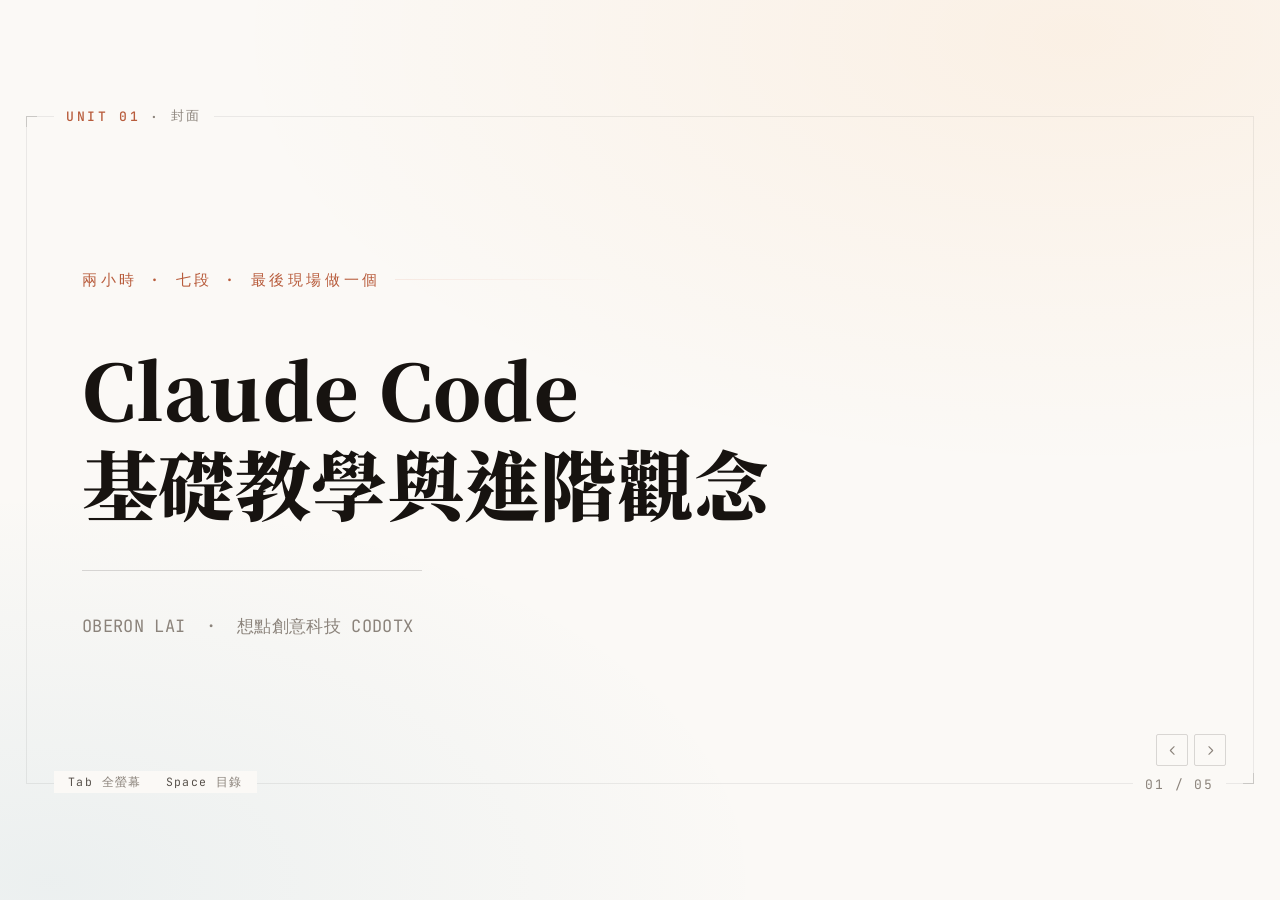
==== 01-checkup.html @ 9e855ba3 "feat(deck): Claude Code 基礎教學與進階觀念簡報 七個單元、49 張投影片，含目錄頁與共用簡報引擎。  Co-Authored-By: Claude Opus 5 (1M con" ====
<!doctype html>
<html lang="zh-Hant">
<head>
<meta charset="utf-8">
<meta name="viewport" content="width=device-width,initial-scale=1">
<title>UNIT 01 使用健檢｜Claude Code 基礎教學與進階觀念</title>
<link rel="stylesheet" href="assets/deck.css">
<style>
  .slide[data-sec="今天要走的路"] .steps .it{padding:12px 0;}
  .slide[data-sec="今天要走的路"] .steps .sb{margin-top:3px;}
</style>
</head>
<body data-unit="01" data-unit-name="使用健檢" data-prev="index.html" data-next="02-basics.html">
<div id="viewport"><div id="stage">


<!-- ── 封面 ───────────────────────────────── -->
<section class="slide" data-sec="封面">
  <div class="stack g24">
    <div class="kicker r">兩小時 · 七段 · 最後現場做一個</div>
    <h1 class="r mega" style="--d:.08s; font-size:76px; line-height:1.24">Claude Code<br>基礎教學與進階觀念</h1>
    <div class="rule short r" style="--d:.3s; margin:16px 0"></div>
    <div class="note r" style="--d:.36s">OBERON LAI &nbsp;·&nbsp; 想點創意科技 CODOTX</div>
  </div>
</section>


<!-- ── 今天要走的路 ───────────────────────── -->
<section class="slide top" data-sec="今天要走的路" style="padding-top:70px">
  <div class="kicker b r">兩小時，七段</div>
  <h1 class="r h1s" style="--d:.08s; font-size:38px; margin-bottom:16px">量完再分工，<br>最後現場動手做一個。</h1>
  <div class="cols c-2 r" style="--d:.18s; gap:0 48px">
    <div class="steps">
      <div class="it"><div class="no">01</div><div><div class="tx" style="font-size:24px">使用健檢</div><div class="sb" style="font-size:17px">哪些 skill 真的在跑</div></div></div>
      <div class="it b"><div class="no">02</div><div><div class="tx" style="font-size:24px">基本觀念與環境</div><div class="sb" style="font-size:17px">四層分工與存放位置</div></div></div>
      <div class="it"><div class="no">03</div><div><div class="tx" style="font-size:24px">Session 管理</div><div class="sb" style="font-size:17px">rewind、跨 session、context</div></div></div>
      <div class="it b"><div class="no">04</div><div><div class="tx" style="font-size:24px">Subagent 與 Hook</div><div class="sb" style="font-size:17px">省空間，以及擋得住的規則</div></div></div>
    </div>
    <div class="steps">
      <div class="it"><div class="no">05</div><div><div class="tx" style="font-size:24px">Skill 架構設計 <span class="hl">· 核心</span></div><div class="sb" style="font-size:17px">入口 → 執行者 → 資料</div></div></div>
      <div class="it b"><div class="no">06</div><div><div class="tx" style="font-size:24px">平行任務</div><div class="sb" style="font-size:17px">worktree、排程、workflow</div></div></div>
      <div class="it"><div class="no">07</div><div><div class="tx" style="font-size:24px">實作</div><div class="sb" style="font-size:17px">挑一項現場完成並驗證</div></div></div>
    </div>
  </div>
</section>




<!-- ── /skill-doctor ──────────────────────── -->
<section class="slide" data-sec="/skill-doctor">
  <div class="cols r" style="--d:.06s; grid-template-columns:1.32fr .68fr; gap:44px; align-items:center">
    <div class="shot">
      <img src="assets/shots/skill-doctor.png" alt="/skill-doctor 執行畫面">
      <div class="ph">
        <div class="box"></div>
        <div class="fn">assets/shots/skill-doctor.png</div>
        <div class="hint">SCREENSHOT PLACEHOLDER</div>
      </div>
    </div>
    <div class="stack g16">
      <div class="code dark" style="padding:14px 18px"><span class="k">/skill-doctor</span></div>
      <p class="body" style="font-size:21px">幫你把<b>每一個 skill</b> 攤開來看：<br>體積多大、被叫過幾次、上次什麼時候。</p>
      <p class="note">長期 0 次的，就是常駐成本卻沒回報。</p>
    </div>
  </div>
</section>


<!-- ── /context ───────────────────────────── -->
<section class="slide" data-sec="/context">
  <div class="cols r" style="--d:.06s; grid-template-columns:1.32fr .68fr; gap:44px; align-items:center">
    <div class="shot">
      <img src="assets/shots/context.png" alt="/context 執行畫面">
      <div class="ph">
        <div class="box"></div>
        <div class="fn">assets/shots/context.png</div>
        <div class="hint">SCREENSHOT PLACEHOLDER</div>
      </div>
    </div>
    <div class="stack g16">
      <div class="code dark" style="padding:14px 18px"><span class="k">/context</span></div>
      <p class="body" style="font-size:21px">看<b>這一次對話</b>的 context 被誰吃掉：<br>工具、MCP、skill、訊息各佔多少。</p>
      <p class="note">Skills 那一列是套過預算後的實際值，<br>不是原始大小。</p>
    </div>
  </div>
</section>


<!-- ── 換你跑一次 ─────────────────────────── -->
<section class="slide" data-sec="換你跑一次">
  <div class="kicker b r">現在打開你自己的 Claude Code</div>
  <h1 class="r h1s" style="--d:.08s; font-size:40px; margin-bottom:18px">兩行指令，<br>我陪你一起看。</h1>
  <div class="steps r" style="--d:.18s">
    <div class="it"><div class="no">1</div><div><div class="tx">打 <span class="hl">/skill-doctor</span></div><div class="sb">把畫面停著，先找出次數是 0 的那幾個</div></div></div>
    <div class="it b"><div class="no">2</div><div><div class="tx">打 <span class="hl b">/context</span></div><div class="sb">看總用量，以及 Skills 與 MCP 各佔多少</div></div></div>
    <div class="it"><div class="no">3</div><div><div class="tx">把兩個數字記下來</div><div class="sb">第七段改完，要拿這組數字對照</div></div></div>
  </div>
</section>




</div></div>
<script src="assets/deck.js"></script>
</body>
</html>
---- assets/deck.css ----
@import url("https://fonts.googleapis.com/css2?family=JetBrains+Mono:wght@400;500;700&family=Noto+Sans+TC:wght@300;400;500;700;900&family=Noto+Serif+TC:wght@600;700;900&display=swap");

/* ═══════════════════════════════════════════════
   從停權到 Discord — 0829 桃園小聚簡報樣式
   舞台固定 1280 × 720，由 deck.js 等比縮放
   淺色極簡：暖白底 + Blogger 橘 + WordPress 藍
   章節首頁（.slide.sec）整頁滿版色塊，與內容頁完全分開
   ═══════════════════════════════════════════════ */

:root{
  /* 紙面 */
  --paper:   #FBF9F6;
  --paper-2: #F3EFE9;
  --paper-3: #E7E0D6;

  /* 文字 */
  --ink:     #171310;   /* 主文 */
  --mute:    #56504A;   /* 次文 */
  --faint:   #8B837B;   /* 標註 */

  /* 兩個品牌色：Claude 珊瑚 × 板岩靛 */
  --blogger:      #D97757;
  --blogger-deep: #B85C3C;   /* 淺底上的文字用這支才夠對比 */
  --blogger-sk:   rgba(217,119,87,.13);
  --wp:           #4B5A83;
  --wp-deep:      #33406A;
  --wp-sk:        rgba(75,90,131,.13);

  --line:   rgba(23,19,16,.15);
  --line-2: rgba(23,19,16,.07);

  --serif: "Noto Serif TC", "Songti TC", serif;
  --sans:  "Noto Sans TC", -apple-system, "PingFang TC", sans-serif;
  --mono:  "JetBrains Mono", "SF Mono", ui-monospace, monospace;

  /* 字級（1280×720 舞台內的絕對值，一律偏大） */
  --fs-mega: 88px;
  --fs-h1:   64px;
  --fs-h2:   42px;
  --fs-lead: 29px;
  --fs-body: 24px;
  --fs-note: 17px;
  --fs-eye:  15px;
}

*{box-sizing:border-box;}
html,body{height:100%;}
body{
  margin:0;
  background:var(--paper);
  color:var(--ink);
  font-family:var(--sans);
  overflow:hidden;
  -webkit-font-smoothing:antialiased;
}

#viewport{
  position:fixed; inset:0; overflow:hidden;
  background:
    radial-gradient(110% 80% at 84% 4%, rgba(245,124,0,.07), transparent 60%),
    radial-gradient(90% 70% at 4% 98%, rgba(33,117,155,.07), transparent 62%),
    var(--paper);
}
#stage{
  position:absolute; top:0; left:0;
  width:1280px; height:720px;
  transform-origin:top left;
}
#stage.leaving{opacity:0; transition:opacity .26s ease;}

/* ── 儀表框 ───────────────────────────────── */
.hull{position:absolute; inset:26px; border:1px solid var(--line-2); pointer-events:none; z-index:40; transition:opacity .4s ease;}
.hull::before,.hull::after{content:""; position:absolute; width:10px; height:10px; border:1px solid var(--line);}
.hull::before{left:-1px; top:-1px; border-right:0; border-bottom:0;}
.hull::after{right:-1px; bottom:-1px; border-left:0; border-top:0;}

.eyebrow-slot{
  position:absolute; left:54px; top:17px; z-index:60;
  background:var(--paper); padding:0 12px;
  font-family:var(--mono); font-size:13px; font-weight:500;
  letter-spacing:.2em; text-transform:uppercase; color:var(--faint);
  display:flex; align-items:center; gap:10px; white-space:nowrap;
  transition:color .35s ease, background .35s ease;
}
.eyebrow-slot .u{color:var(--blogger-deep);}

#pageno{
  position:absolute; right:54px; bottom:17px; z-index:60;
  background:var(--paper); padding:0 12px;
  font-family:var(--mono); font-size:13px; letter-spacing:.14em; color:var(--faint);
  font-variant-numeric:tabular-nums;
  transition:color .35s ease, background .35s ease;
}
#railwrap{position:absolute; left:26px; right:26px; bottom:26px; height:2px; z-index:59;}
#rail{height:2px; width:0; background:linear-gradient(90deg,var(--blogger),var(--wp));
  transition:width .5s cubic-bezier(.2,.7,.3,1);}

#nav{position:absolute; right:54px; bottom:44px; z-index:60; display:flex; gap:6px;}
#nav button{
  width:32px;height:32px; background:transparent; border:1px solid var(--line);
  color:var(--faint); border-radius:2px; cursor:pointer; display:grid; place-items:center; transition:.2s;
}
#nav button:hover{color:var(--blogger-deep); border-color:var(--blogger);}
#nav button:focus-visible{outline:2px solid var(--blogger); outline-offset:2px;}
#nav svg{width:13px;height:13px;stroke:currentColor;fill:none;stroke-width:2;stroke-linecap:round;stroke-linejoin:round;}

#help{
  position:absolute; left:54px; bottom:17px; z-index:60; background:var(--paper); padding:0 12px;
  font-family:var(--mono); font-size:11.5px; letter-spacing:.12em; color:var(--faint);
  display:flex; align-items:center; gap:20px;
  transition:color .35s ease, background .35s ease;
}
#help button{
  font:inherit; letter-spacing:inherit; color:inherit;
  background:transparent; border:0; padding:3px 2px; margin:0;
  cursor:pointer; white-space:nowrap; transition:color .18s ease;
}
#help button:hover{color:var(--blogger-deep);}
#help kbd{color:var(--mute); font-family:var(--mono);}
#help button:focus-visible{outline:1px solid var(--blogger); outline-offset:3px;}

/* 章節首頁時，整套儀表框退到滿版色塊上，改成淺色 */
#stage:has(.slide.sec.in) .hull{opacity:0;}
#stage:has(.slide.sec.in) .eyebrow-slot,
#stage:has(.slide.sec.in) #pageno,
#stage:has(.slide.sec.in) #help{background:transparent; color:rgba(255,255,255,.62);}
#stage:has(.slide.sec.in) .eyebrow-slot .u,
#stage:has(.slide.sec.in) #help kbd{color:rgba(255,255,255,.86);}
#stage:has(.slide.sec.in) #nav button{border-color:rgba(255,255,255,.3); color:rgba(255,255,255,.7);}
#stage:has(.slide.sec.in) #rail{background:rgba(255,255,255,.85);}
/* 章節首頁沒有 .hull 可以讓 #help／#pageno 用紙色底挖缺口，
   進度條會直接橫穿文字，所以跟著外框一起淡出。 */
#railwrap{transition:opacity .4s ease;}
#stage:has(.slide.sec.in) #railwrap{opacity:0;}

/* ── 投影片 ────────────────────────────────── */
.slide{
  position:absolute; inset:0; padding:96px 82px 84px;
  display:flex; flex-direction:column; justify-content:center;
}
.slide[hidden]{display:none;}
.slide.top{justify-content:flex-start;}

/* 進場：淡入 + 微上移，用 --d 排序 */
.r{
  opacity:0; transform:translateY(20px);
  transition:opacity .5s ease, transform .55s cubic-bezier(.2,.72,.3,1);
  transition-delay:var(--d,0s);
}
.slide.in .r{opacity:1; transform:none;}
.slide.out .r{opacity:0; transform:translateY(-10px); transition-duration:.2s; transition-delay:0s;}

.step{opacity:0; transform:translateY(14px);
  transition:opacity .45s ease, transform .45s cubic-bezier(.2,.72,.3,1);}
.step.on{opacity:1; transform:none;}

@media (prefers-reduced-motion:reduce){
  .r,.step,#stage.leaving,.slide.sec::before{transition-duration:.01ms !important; transform:none !important;}
}

/* ── 章節首頁：滿版色塊，由下往上刷過來 ──────── */
.slide.sec{--secbg:var(--blogger); color:#fff; justify-content:flex-end; padding:96px 82px 110px;}
.slide.sec::before{
  content:""; position:absolute; inset:0; background:var(--secbg);
  transform:scaleY(0); transform-origin:bottom;
  transition:transform .55s cubic-bezier(.7,0,.2,1);
  z-index:0;
}
.slide.sec.in::before{transform:none;}
.slide.sec > *{position:relative; z-index:1;}
.slide.sec h1{color:#fff;}
.slide.sec .lead{color:rgba(255,255,255,.82); max-width:36ch;}
.slide.sec .kicker{color:rgba(255,255,255,.72);}
.slide.sec .kicker::after{background:linear-gradient(90deg,rgba(255,255,255,.45),transparent);}
.slide.sec .secno{
  font-family:var(--mono); font-size:22px; font-weight:500; letter-spacing:.34em;
  color:rgba(255,255,255,.62); margin-bottom:26px;
}
.sec.o{--secbg:var(--blogger);}
.sec.b{--secbg:var(--wp);}
.sec.k{--secbg:#171310;}
.sec.od{--secbg:var(--blogger-deep);}
.sec.bd{--secbg:var(--wp-deep);}

/* 章節首頁角落的巨大數字浮水印 */
.slide.sec .ghostno{
  position:absolute; right:64px; bottom:32px; z-index:0;
  font-family:var(--mono); font-weight:700; font-size:280px; line-height:.8;
  color:rgba(255,255,255,.10); letter-spacing:-.04em; pointer-events:none;
}

/* ── 排版 ─────────────────────────────────── */
h1,h2,h3{margin:0; font-family:var(--serif); font-weight:900; text-wrap:balance; letter-spacing:.005em;}
h1{font-size:var(--fs-h1); line-height:1.26;}
h2{font-size:var(--fs-h2); line-height:1.34;}
p{margin:0; line-height:1.8;}

.mega{font-size:var(--fs-mega); line-height:1.16;}
.h1s{font-size:52px; line-height:1.28;}

.kicker{
  font-family:var(--mono); font-size:var(--fs-eye); font-weight:500;
  letter-spacing:.24em; color:var(--blogger-deep);
  display:flex; align-items:center; gap:14px; margin-bottom:28px;
}
.kicker::after{content:""; height:1px; flex:1; background:linear-gradient(90deg,var(--blogger-sk),transparent); max-width:220px;}
.kicker.b{color:var(--wp-deep);}
.kicker.b::after{background:linear-gradient(90deg,var(--wp-sk),transparent);}

.lead{font-size:var(--fs-lead); line-height:1.8; color:var(--mute); font-weight:300; max-width:30ch;}
.lead.wide{max-width:42ch;}
.lead b{color:var(--ink); font-weight:500;}
.body{font-size:var(--fs-body); line-height:1.85; color:var(--mute); font-weight:300;}
.body b{color:var(--ink); font-weight:500;}
.note{font-family:var(--mono); font-size:var(--fs-note); color:var(--faint); letter-spacing:.02em; line-height:1.8;}
.hl{color:var(--blogger-deep);}
.hl.b{color:var(--wp-deep);}
.rule{height:1px; background:var(--line); margin:28px 0;}
.rule.short{max-width:340px;}

.cols{display:grid; gap:40px;}
.c-2{grid-template-columns:1fr 1fr;}
.c-3{grid-template-columns:repeat(3,minmax(0,1fr));}
.c-side{grid-template-columns:300px 1fr; gap:56px;}
.c-wide{grid-template-columns:1.02fr .98fr; gap:52px;}
.c-media{grid-template-columns:1.1fr .9fr; gap:48px;}

.stack{display:flex; flex-direction:column;}
.g8{gap:8px;} .g12{gap:12px;} .g16{gap:16px;} .g20{gap:20px;}
.g24{gap:24px;} .g30{gap:30px;} .g40{gap:40px;}

/* 大序號 */
.bignum{
  font-family:var(--mono); font-size:120px; font-weight:700; line-height:1;
  color:var(--blogger); letter-spacing:-.03em;
}
.bignum.b{color:var(--wp);}
.bignum.ghost{color:var(--paper-3);}

/* 卡片 */
.card{
  background:#fff; border:1px solid var(--line-2);
  border-radius:4px; padding:30px 30px 32px;
  display:flex; flex-direction:column; gap:14px;
  box-shadow:0 2px 0 rgba(23,19,16,.03);
}
.card .idx{font-family:var(--mono); font-size:13px; letter-spacing:.18em; color:var(--blogger-deep);}
.card.b .idx{color:var(--wp-deep);}
.card h3{font-size:27px; font-family:var(--sans); font-weight:700;}
.card p{font-size:19px; color:var(--mute); line-height:1.8; font-weight:300;}

/* 大數字 */
.stats{display:grid; grid-template-columns:repeat(3,1fr); gap:0;}
.stats > div{padding:8px 30px; border-left:1px solid var(--line-2);}
.stats > div:first-child{border-left:0; padding-left:0;}
.stats .n{font-family:var(--mono); font-size:80px; font-weight:700; line-height:1.1; letter-spacing:-.03em; color:var(--blogger);}
.stats .n.b{color:var(--wp);} .stats .n.dead{color:var(--paper-3);}
.stats .u{font-size:20px; color:var(--mute); margin-top:12px; font-weight:300;}

/* 三欄比較 */
.tri{display:grid; grid-template-columns:repeat(3,1fr); border:1px solid var(--line-2); background:#fff;}
.tri > div{padding:32px 28px; border-left:1px solid var(--line-2); display:flex; flex-direction:column; gap:16px;}
.tri > div:first-child{border-left:0;}
.tri .ico{width:44px;height:44px; display:grid; place-items:center; border:1px solid var(--wp); border-radius:5px;}
.tri .ico svg{width:22px;height:22px;stroke:var(--wp); fill:none; stroke-width:1.6; stroke-linecap:round; stroke-linejoin:round;}
.tri h3{font-family:var(--sans); font-size:23px; font-weight:700; color:var(--ink);}
.tri p{font-size:18px; color:var(--mute); line-height:1.8; font-weight:300;}

/* ── Gmail 收件匣模擬 ───────────────────────── */
.gmail{
  background:#fff; border:1px solid var(--line-2); border-radius:10px;
  box-shadow:0 24px 60px -34px rgba(23,19,16,.45); overflow:hidden;
  font-family:var(--sans);
}
.gm-head{padding:26px 34px 20px; display:flex; align-items:flex-start; gap:18px;}
.gm-subj{font-size:36px; font-weight:500; line-height:1.35; color:var(--ink); letter-spacing:.005em;}
.gm-tag{
  flex:0 0 auto; margin-top:10px; font-size:17px; color:var(--mute);
  background:var(--paper-2); border-radius:4px; padding:4px 12px; white-space:nowrap;
}
.gm-from{display:flex; align-items:center; gap:18px; padding:0 34px 22px;}
.gm-av{width:56px;height:56px;border-radius:50%; background:var(--paper-3); flex:0 0 auto;
  display:grid; place-items:center;}
.gm-av svg{width:34px;height:34px;fill:#fff;}
.gm-who{font-size:23px; font-weight:700;}
.gm-who span{font-weight:400; color:var(--mute);}
.gm-to{font-size:19px; color:var(--faint); margin-top:4px;}
.gm-time{margin-left:auto; font-size:19px; color:var(--faint); white-space:nowrap;}
.gm-body{padding:6px 34px 34px; font-size:23px; line-height:1.95; color:var(--ink); font-weight:300;
  display:flex; flex-direction:column; gap:20px; border-top:1px solid var(--line-2); padding-top:26px;}
.gm-body a, .gm-link{color:#1a73e8; text-decoration:underline; text-underline-offset:3px; border:0; word-break:break-all;}
.gm-body b{font-weight:700;}
.gm-body .mark{background:var(--blogger-sk); box-shadow:0 0 0 4px var(--blogger-sk); border-radius:2px;}

/* ── 截圖佔位框 ─────────────────────────────── */
.shot{position:relative; width:100%; background:var(--paper-2);
  border:1px solid var(--line-2); border-radius:8px; overflow:hidden; aspect-ratio:16/10;}
.shot img{position:absolute; inset:0; width:100%; height:100%; object-fit:cover; object-position:top center; z-index:2; display:block;}
.shot img.dead{display:none;}
.shot .ph{position:absolute; inset:0; z-index:1; display:flex; flex-direction:column;
  align-items:center; justify-content:center; gap:14px; text-align:center; padding:20px;
  background:repeating-linear-gradient(135deg, rgba(23,19,16,.028) 0 12px, transparent 12px 24px);}
.shot .ph .fn{font-family:var(--mono); font-size:15px; color:var(--mute); letter-spacing:.04em;}
.shot .ph .hint{font-family:var(--mono); font-size:12.5px; color:var(--faint); letter-spacing:.14em;}
.shot .ph .box{width:52px;height:52px;border:1.5px dashed var(--blogger); border-radius:6px;}
.shot.tall{aspect-ratio:4/3;}

/* ── 版型縮圖（wireframe） ──────────────────── */
.wires{display:grid; grid-template-columns:repeat(4,1fr); gap:22px;}
.wire{background:#fff; border:1px solid var(--line-2); border-radius:5px; padding:14px; aspect-ratio:3/4;
  display:flex; flex-direction:column; gap:8px;}
.wire i{display:block; background:var(--paper-3); border-radius:2px;}
.wire i.hd{height:14px; background:var(--blogger); opacity:.75;}
.wire i.t{height:9px;} .wire i.s{height:6px; width:70%;}
.wire i.blk{flex:1; background:var(--paper-2);}
.wirecap{font-family:var(--mono); font-size:15px; color:var(--mute); text-align:center; margin-top:12px; letter-spacing:.06em;}

/* ── 流程圖 ─────────────────────────────────── */
.pipe{display:flex; align-items:stretch; gap:0; width:100%;}
.pipe .node{
  flex:1; background:#fff; border:1px solid var(--line-2); border-radius:5px;
  padding:22px 18px; display:flex; flex-direction:column; gap:10px; align-items:center; text-align:center;
}
.pipe .node .t{font-size:21px; font-weight:700; line-height:1.4;}
.pipe .node .s{font-family:var(--mono); font-size:14px; color:var(--faint); letter-spacing:.04em;}
.pipe .node.o{border-top:3px solid var(--blogger);}
.pipe .node.b{border-top:3px solid var(--wp);}
.pipe .arw{flex:0 0 46px; display:grid; place-items:center; color:var(--paper-3);}
.pipe .arw svg{width:24px;height:24px;stroke:currentColor;fill:none;stroke-width:2;stroke-linecap:round;stroke-linejoin:round;}

/* 直式步驟 */
.steps{display:flex; flex-direction:column; gap:0;}
.steps .it{display:flex; gap:26px; align-items:flex-start; padding:18px 0; border-bottom:1px solid var(--line-2);}
.steps .it:last-child{border-bottom:0;}
.steps .no{font-family:var(--mono); font-size:19px; font-weight:700; color:var(--blogger-deep); flex:0 0 42px; padding-top:6px;}
.steps .it.b .no{color:var(--wp-deep);}
.steps .tx{font-size:28px; font-weight:500; line-height:1.5;}
.steps .sb{font-size:19px; color:var(--mute); font-weight:300; margin-top:6px; line-height:1.7;}

/* ── 程式碼／終端機 ─────────────────────────── */
.code{background:#fff; border:1px solid var(--line-2); border-radius:4px;
  font-family:var(--mono); font-size:19px; line-height:2; padding:22px 26px; color:var(--mute);}
.code .k{color:var(--blogger-deep);} .code .w{color:var(--ink);} .code .c{color:var(--faint);}
.code .b{color:var(--wp-deep);}
.code.dark{background:#171310; border-color:#171310; color:#CFC7BE;}
.code.dark .k{color:#FFAF57;} .code.dark .w{color:#fff;} .code.dark .c{color:#8B837B;}

.term{background:#141010; border:1px solid #141010; border-radius:8px;
  font-family:var(--mono); font-size:20px; line-height:1.95;
  padding:26px 30px; overflow:hidden; display:flex; flex-direction:column;
  box-shadow:0 20px 50px -34px rgba(23,19,16,.6);}
.term .l{opacity:0; transform:translateY(6px); transition:.32s; white-space:pre-wrap; color:#CFC7BE;}
.term .l.on{opacity:1; transform:none;}
.term .p{color:#FFAF57;}
.term .tool{color:#9A928A;}
.term .tool b{color:#F2EEE9; font-weight:400;}
.term .cmt{color:#7E766E;}
.term .ok{color:#6FBF8B;}
.term .link{color:#6FAEDA; text-decoration:underline; text-underline-offset:4px;}

/* ── Discord 模擬 ───────────────────────────── */
.dc{background:#313338; border-radius:10px; overflow:hidden; display:flex;
  box-shadow:0 24px 60px -34px rgba(23,19,16,.55); height:100%;}
.dc-side{width:210px; background:#2B2D31; padding:16px 10px; display:flex; flex-direction:column; gap:4px; flex:0 0 auto;}
.dc-srv{color:#F2F3F5; font-size:17px; font-weight:700; padding:4px 8px 14px; border-bottom:1px solid rgba(255,255,255,.06); margin-bottom:8px;}
.dc-ch{display:flex; align-items:center; gap:8px; padding:8px 10px; border-radius:5px;
  color:#949BA4; font-size:16px;}
.dc-ch b{color:#6D7580; font-weight:400;}
.dc-ch.act{background:#404249; color:#F2F3F5;}
.dc-ch.act b{color:#F2F3F5;}
.dc-ch .mcp{margin-left:auto; font-family:var(--mono); font-size:10px; letter-spacing:.1em;
  color:#0B1114; background:#5AC08C; border-radius:3px; padding:2px 6px;}
.dc-main{flex:1; display:flex; flex-direction:column; min-width:0;}
.dc-top{padding:14px 22px; border-bottom:1px solid rgba(255,255,255,.06); color:#F2F3F5; font-size:17px; font-weight:700;}
.dc-body{flex:1; padding:20px 22px; display:flex; flex-direction:column; gap:18px; min-height:0;}
.dc-msg{display:flex; gap:14px;}
.dc-msg .av{width:40px;height:40px;border-radius:50%;flex:0 0 auto; display:grid; place-items:center;
  font-family:var(--mono); font-size:15px; font-weight:700; color:#fff;}
.dc-msg.me .av{background:var(--wp);}
.dc-msg.bot .av{background:var(--blogger);color:#241200;}
.dc-msg .nm{color:#F2F3F5; font-size:17px; font-weight:700; display:flex; align-items:center; gap:8px;}
.dc-msg .nm .bt{font-family:var(--mono); font-size:10px; letter-spacing:.08em; background:#5865F2; color:#fff; border-radius:3px; padding:2px 5px;}
.dc-msg .tx{color:#DBDEE1; font-size:20px; line-height:1.65; margin-top:5px; font-weight:300;}
.dc-msg .tx code{font-family:var(--mono); font-size:17px; background:#232428; color:#FFAF57; padding:2px 7px; border-radius:3px;}
.dc-msg .tx .ok{color:#5AC08C;}

/* ── 瀏覽器視窗外框 ─────────────────────────── */
.win{background:#fff; border:1px solid var(--line-2); border-radius:9px; overflow:hidden;
  box-shadow:0 22px 56px -34px rgba(23,19,16,.45);}
.win-bar{display:flex; align-items:center; gap:8px; padding:12px 16px; background:var(--paper-2); border-bottom:1px solid var(--line-2);}
.win-bar i{width:10px;height:10px;border-radius:50%;background:var(--paper-3);}
.win-bar .url{margin-left:12px; font-family:var(--mono); font-size:14px; color:var(--faint);
  background:#fff; border:1px solid var(--line-2); border-radius:20px; padding:5px 16px; flex:1;
  white-space:nowrap; overflow:hidden; text-overflow:ellipsis;}
.win-body{padding:44px 34px; display:grid; place-items:center; gap:20px; text-align:center;}

/* ── 標籤 ───────────────────────────────────── */
.tag{display:inline-flex; align-items:center; gap:8px; font-family:var(--mono); font-size:15px;
  letter-spacing:.08em; border:1px solid var(--line); border-radius:3px; padding:7px 14px; color:var(--mute);}
.tag.o{border-color:var(--blogger); color:var(--blogger-deep); background:var(--blogger-sk);}
.tag.b{border-color:var(--wp); color:var(--wp-deep); background:var(--wp-sk);}
.quote{border-left:3px solid var(--blogger); background:var(--blogger-sk);
  padding:22px 28px; border-radius:0 4px 4px 0;}
.quote.b{border-left-color:var(--wp); background:var(--wp-sk);}
.quote p{font-size:28px; line-height:1.7;}

/* ── 目錄頁 ───────────────────────────────── */
.toc{display:grid; grid-auto-flow:column; grid-template-columns:1fr 1fr;
  grid-template-rows:repeat(5, auto); gap:0 56px;}
.toc a{display:flex; align-items:baseline; gap:18px; padding:13px 10px;
  border-bottom:1px solid var(--line-2); text-decoration:none; color:inherit; transition:.18s; border-radius:2px;}
.toc a:hover{background:var(--blogger-sk); border-bottom-color:var(--blogger);}
.toc a:focus-visible{outline:2px solid var(--blogger); outline-offset:-2px;}
.toc .no{font-family:var(--mono); font-size:13px; letter-spacing:.08em; color:var(--blogger-deep); flex:0 0 auto; width:64px;}
.toc .nm{font-size:22px; font-weight:500; line-height:1.4;}
.toc .mi{margin-left:auto; font-family:var(--mono); font-size:13px; color:var(--faint); flex:0 0 auto;}

/* ── QR code ──────────────────────────────── */
.qrcard{display:flex; flex-direction:column; align-items:center; gap:18px;}
.qr{width:230px; height:230px; border-radius:6px; overflow:hidden; background:#fff; border:1px solid var(--line-2);}
.qr svg{display:block;}
.qr.empty{display:grid; place-items:center; background:var(--paper-2); border:1px dashed var(--blogger);
  color:var(--faint); font-family:var(--mono); font-size:13px; text-align:center; line-height:2;}
.qr.empty code{color:var(--blogger-deep); font-size:12px;}
.qrcard .lbl{font-size:23px; font-weight:700; text-align:center;}
.qrcard .sub{text-align:center;}

/* 連結 */
a{color:var(--wp-deep); text-decoration:none; border-bottom:1px solid var(--wp-sk);}
a:hover{border-bottom-color:var(--wp);}
a:focus-visible{outline:2px solid var(--wp); outline-offset:3px;}

/* 隱藏來源模板 */
template{display:none;}

/* 五格以上的流程圖，字級縮一階才不會擠 */
.pipe.sm .node{padding:20px 12px;}
.pipe.sm .node .t{font-size:18px;}
.pipe.sm .node .s{font-size:12.5px;}
.pipe.sm .arw{flex:0 0 34px;}

/* ── 講者大頭照 ─────────────────────────────── */
.avatar{width:290px; height:290px; border-radius:3px; position:relative; overflow:hidden;
  background:var(--paper-2); border:1px solid var(--line-2);}
.avatar img{width:100%;height:100%;object-fit:cover; position:relative; z-index:2; display:block;}
.avatar img.dead{display:none;}
.avatar .fb{position:absolute; inset:0; display:flex; flex-direction:column;
  align-items:center; justify-content:center; gap:12px; z-index:1;}
.avatar .fb .ini{font-family:var(--serif); font-size:74px; font-weight:900; color:var(--paper-3);}
.avatar .fb .fn{font-family:var(--mono); font-size:13px; letter-spacing:.12em; color:var(--faint);}
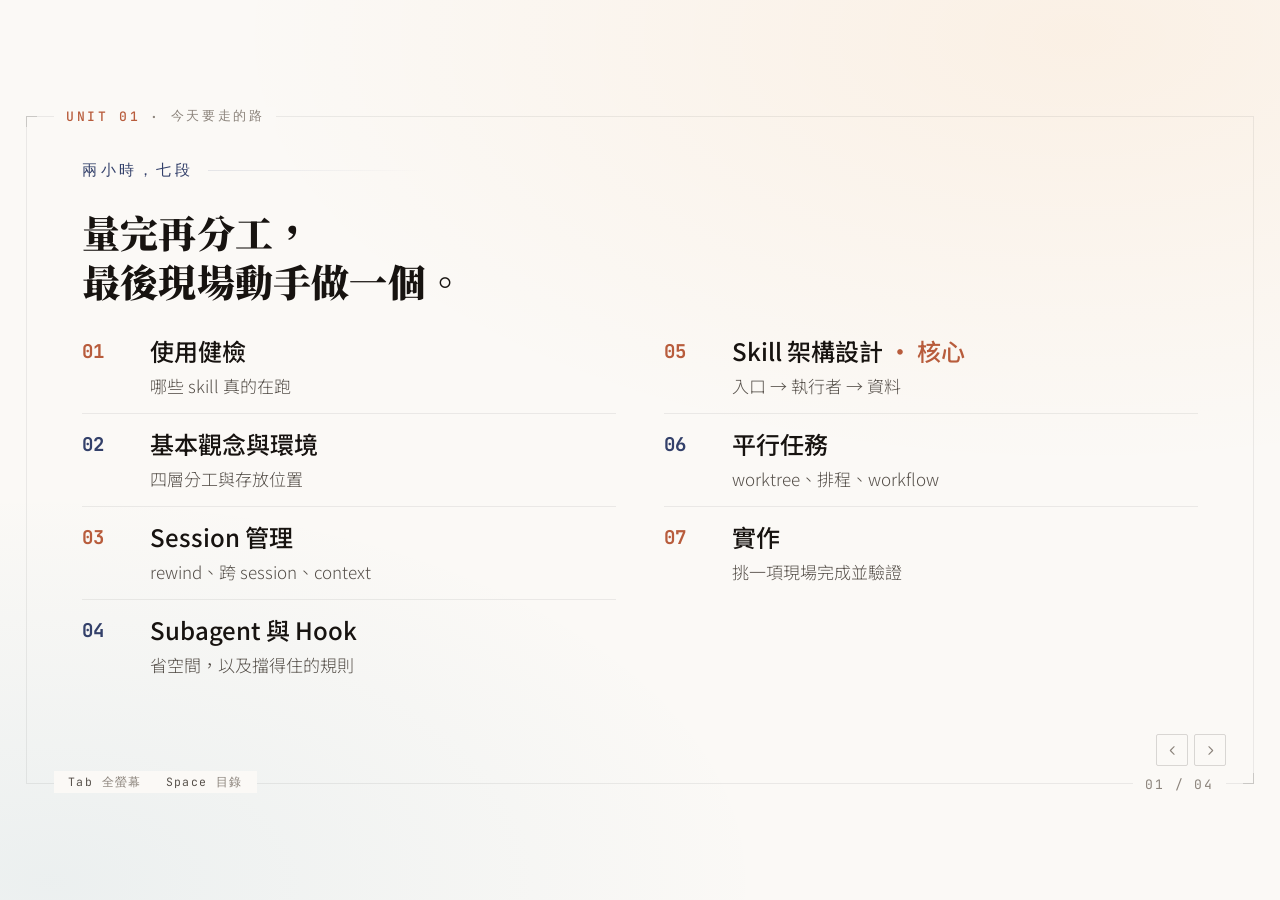
==== commit e1d5cb3a: "feat(deck): 首頁改為封面，課程大綱獨立成 toc.html - index.html 只放封面，按 → 進課程大綱 - 原目錄內容移到 toc.html，各單元 data-home 指向它" ====
--- a/01-checkup.html
+++ b/01-checkup.html
@@ -10,21 +10,11 @@
   .slide[data-sec="今天要走的路"] .steps .sb{margin-top:3px;}
 </style>
 </head>
-<body data-unit="01" data-unit-name="使用健檢" data-prev="index.html" data-next="02-basics.html">
+<body data-unit="01" data-unit-name="使用健檢" data-prev="toc.html" data-home="toc.html" data-next="02-basics.html">
 <div id="viewport"><div id="stage">
 
 
 <!-- ── 封面 ───────────────────────────────── -->
-<section class="slide" data-sec="封面">
-  <div class="stack g24">
-    <div class="kicker r">兩小時 · 七段 · 最後現場做一個</div>
-    <h1 class="r mega" style="--d:.08s; font-size:76px; line-height:1.24">Claude Code<br>基礎教學與進階觀念</h1>
-    <div class="rule short r" style="--d:.3s; margin:16px 0"></div>
-    <div class="note r" style="--d:.36s">OBERON LAI &nbsp;·&nbsp; 想點創意科技 CODOTX</div>
-  </div>
-</section>
-
-
 <!-- ── 今天要走的路 ───────────────────────── -->
 <section class="slide top" data-sec="今天要走的路" style="padding-top:70px">
   <div class="kicker b r">兩小時，七段</div>
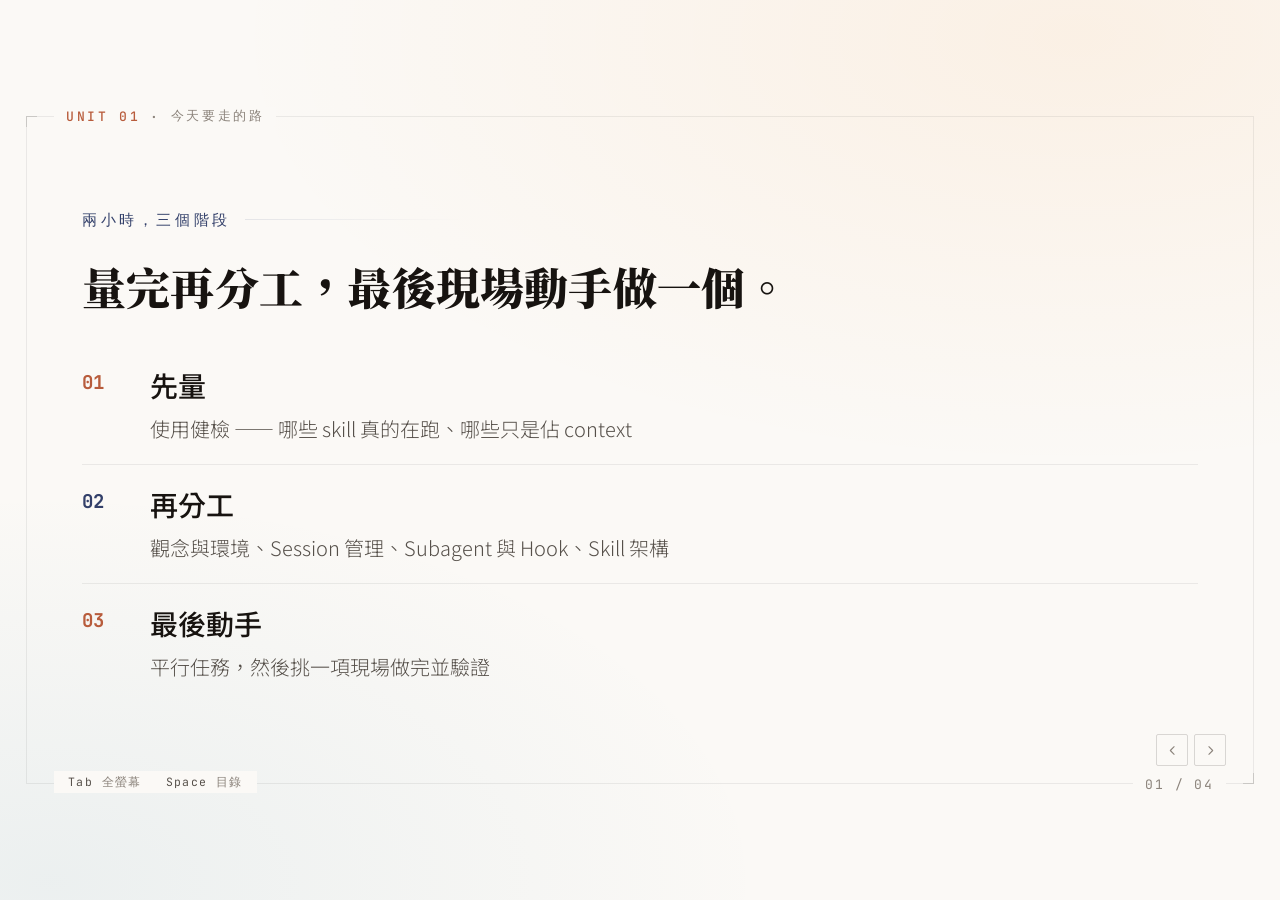
==== commit fe3cd857: "style: 全面整頓版面 — 去硬斷行、放大字級、每頁重點收到三個以內 - 標題有空間就不斷行，共修正 12 處 - 小標籤雙欄對照改為大字卡片（事實vs流程、Skill放哪裡、兩件事別混、抽成Sk" ====
--- a/01-checkup.html
+++ b/01-checkup.html
@@ -5,10 +5,6 @@
 <meta name="viewport" content="width=device-width,initial-scale=1">
 <title>UNIT 01 使用健檢｜Claude Code 基礎教學與進階觀念</title>
 <link rel="stylesheet" href="assets/deck.css">
-<style>
-  .slide[data-sec="今天要走的路"] .steps .it{padding:12px 0;}
-  .slide[data-sec="今天要走的路"] .steps .sb{margin-top:3px;}
-</style>
 </head>
 <body data-unit="01" data-unit-name="使用健檢" data-prev="toc.html" data-home="toc.html" data-next="02-basics.html">
 <div id="viewport"><div id="stage">
@@ -16,21 +12,13 @@
 
 <!-- ── 封面 ───────────────────────────────── -->
 <!-- ── 今天要走的路 ───────────────────────── -->
-<section class="slide top" data-sec="今天要走的路" style="padding-top:70px">
-  <div class="kicker b r">兩小時，七段</div>
-  <h1 class="r h1s" style="--d:.08s; font-size:38px; margin-bottom:16px">量完再分工，<br>最後現場動手做一個。</h1>
-  <div class="cols c-2 r" style="--d:.18s; gap:0 48px">
-    <div class="steps">
-      <div class="it"><div class="no">01</div><div><div class="tx" style="font-size:24px">使用健檢</div><div class="sb" style="font-size:17px">哪些 skill 真的在跑</div></div></div>
-      <div class="it b"><div class="no">02</div><div><div class="tx" style="font-size:24px">基本觀念與環境</div><div class="sb" style="font-size:17px">四層分工與存放位置</div></div></div>
-      <div class="it"><div class="no">03</div><div><div class="tx" style="font-size:24px">Session 管理</div><div class="sb" style="font-size:17px">rewind、跨 session、context</div></div></div>
-      <div class="it b"><div class="no">04</div><div><div class="tx" style="font-size:24px">Subagent 與 Hook</div><div class="sb" style="font-size:17px">省空間，以及擋得住的規則</div></div></div>
-    </div>
-    <div class="steps">
-      <div class="it"><div class="no">05</div><div><div class="tx" style="font-size:24px">Skill 架構設計 <span class="hl">· 核心</span></div><div class="sb" style="font-size:17px">入口 → 執行者 → 資料</div></div></div>
-      <div class="it b"><div class="no">06</div><div><div class="tx" style="font-size:24px">平行任務</div><div class="sb" style="font-size:17px">worktree、排程、workflow</div></div></div>
-      <div class="it"><div class="no">07</div><div><div class="tx" style="font-size:24px">實作</div><div class="sb" style="font-size:17px">挑一項現場完成並驗證</div></div></div>
-    </div>
+<section class="slide" data-sec="今天要走的路">
+  <div class="kicker b r">兩小時，三個階段</div>
+  <h1 class="r h1s" style="--d:.08s; font-size:44px; margin-bottom:32px">量完再分工，最後現場動手做一個。</h1>
+  <div class="steps r" style="--d:.18s">
+    <div class="it"><div class="no">01</div><div><div class="tx">先量</div><div class="sb">使用健檢 —— 哪些 skill 真的在跑、哪些只是佔 context</div></div></div>
+    <div class="it b"><div class="no">02</div><div><div class="tx">再分工</div><div class="sb">觀念與環境、Session 管理、Subagent 與 Hook、Skill 架構</div></div></div>
+    <div class="it"><div class="no">03</div><div><div class="tx">最後動手</div><div class="sb">平行任務，然後挑一項現場做完並驗證</div></div></div>
   </div>
 </section>
 
@@ -80,11 +68,11 @@
 <!-- ── 換你跑一次 ─────────────────────────── -->
 <section class="slide" data-sec="換你跑一次">
   <div class="kicker b r">現在打開你自己的 Claude Code</div>
-  <h1 class="r h1s" style="--d:.08s; font-size:40px; margin-bottom:18px">兩行指令，<br>我陪你一起看。</h1>
+  <h1 class="r h1s" style="--d:.08s; font-size:44px; margin-bottom:26px">兩行指令，我陪你一起看。</h1>
   <div class="steps r" style="--d:.18s">
     <div class="it"><div class="no">1</div><div><div class="tx">打 <span class="hl">/skill-doctor</span></div><div class="sb">把畫面停著，先找出次數是 0 的那幾個</div></div></div>
     <div class="it b"><div class="no">2</div><div><div class="tx">打 <span class="hl b">/context</span></div><div class="sb">看總用量，以及 Skills 與 MCP 各佔多少</div></div></div>
-    <div class="it"><div class="no">3</div><div><div class="tx">把兩個數字記下來</div><div class="sb">第七段改完，要拿這組數字對照</div></div></div>
+    <div class="it"><div class="no">3</div><div><div class="tx">檢查有沒有<span class="hl">不需要的東西</span>在佔 context</div><div class="sb">沒在用的 MCP、長期 0 次的 skill、過期的記憶檔</div></div></div>
   </div>
 </section>
 
--- a/assets/deck.css
+++ b/assets/deck.css
@@ -39,7 +39,7 @@
   --fs-h2:   42px;
   --fs-lead: 29px;
   --fs-body: 24px;
-  --fs-note: 17px;
+  --fs-note: 18px;
   --fs-eye:  15px;
 }
 
@@ -247,7 +247,7 @@
 .card .idx{font-family:var(--mono); font-size:13px; letter-spacing:.18em; color:var(--blogger-deep);}
 .card.b .idx{color:var(--wp-deep);}
 .card h3{font-size:27px; font-family:var(--sans); font-weight:700;}
-.card p{font-size:19px; color:var(--mute); line-height:1.8; font-weight:300;}
+.card p{font-size:21px; color:var(--mute); line-height:1.8; font-weight:300;}
 
 /* 大數字 */
 .stats{display:grid; grid-template-columns:repeat(3,1fr); gap:0;}
@@ -264,7 +264,7 @@
 .tri .ico{width:44px;height:44px; display:grid; place-items:center; border:1px solid var(--wp); border-radius:5px;}
 .tri .ico svg{width:22px;height:22px;stroke:var(--wp); fill:none; stroke-width:1.6; stroke-linecap:round; stroke-linejoin:round;}
 .tri h3{font-family:var(--sans); font-size:23px; font-weight:700; color:var(--ink);}
-.tri p{font-size:18px; color:var(--mute); line-height:1.8; font-weight:300;}
+.tri p{font-size:20px; color:var(--mute); line-height:1.8; font-weight:300;}
 
 /* ── Gmail 收件匣模擬 ───────────────────────── */
 .gmail{
@@ -335,7 +335,7 @@
 .steps .no{font-family:var(--mono); font-size:19px; font-weight:700; color:var(--blogger-deep); flex:0 0 42px; padding-top:6px;}
 .steps .it.b .no{color:var(--wp-deep);}
 .steps .tx{font-size:28px; font-weight:500; line-height:1.5;}
-.steps .sb{font-size:19px; color:var(--mute); font-weight:300; margin-top:6px; line-height:1.7;}
+.steps .sb{font-size:20px; color:var(--mute); font-weight:300; margin-top:6px; line-height:1.7;}
 
 /* ── 程式碼／終端機 ─────────────────────────── */
 .code{background:#fff; border:1px solid var(--line-2); border-radius:4px;
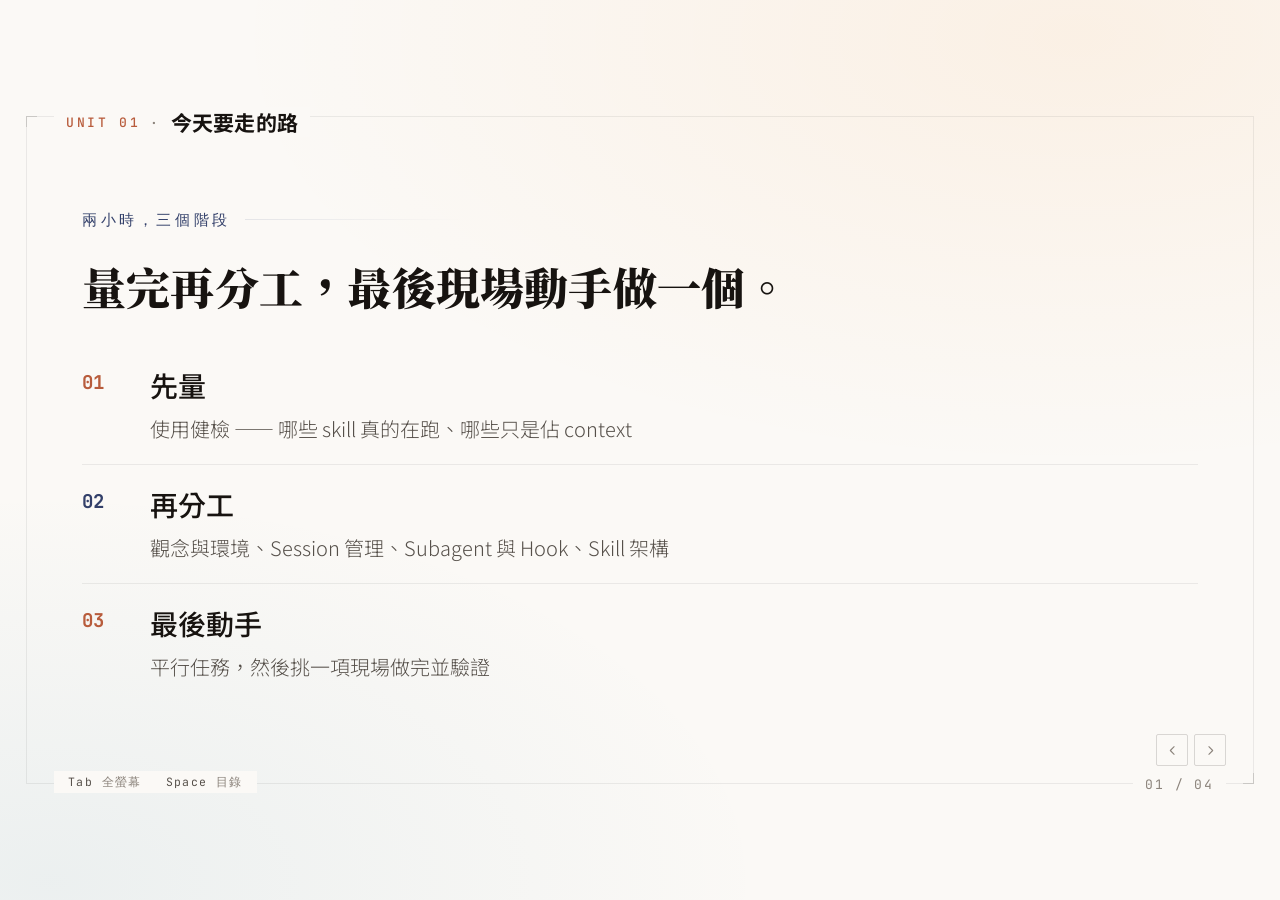
==== commit ea1c96d4: "style: 每頁主軸標示放大，並讓幾頁的主軸講得更清楚 - 頁首的 data-sec 改用 21px 黑體深色，取代原本 13px 的淡灰小字 - 章節首頁沿用白色版本 - 更名：Hook 實例、w" ====
--- a/01-checkup.html
+++ b/01-checkup.html
@@ -66,7 +66,7 @@
 
 
 <!-- ── 換你跑一次 ─────────────────────────── -->
-<section class="slide" data-sec="換你跑一次">
+<section class="slide" data-sec="換你跑一次這兩個指令">
   <div class="kicker b r">現在打開你自己的 Claude Code</div>
   <h1 class="r h1s" style="--d:.08s; font-size:44px; margin-bottom:26px">兩行指令，我陪你一起看。</h1>
   <div class="steps r" style="--d:.18s">
--- a/assets/deck.css
+++ b/assets/deck.css
@@ -83,6 +83,13 @@
   transition:color .35s ease, background .35s ease;
 }
 .eyebrow-slot .u{color:var(--blogger-deep);}
+
+/* 每張投影片的主軸：比 UNIT 標籤大一級，直接看得出這頁在講什麼。 */
+.eyebrow-slot #ebSec{
+  font-family:var(--sans); font-size:21px; font-weight:700;
+  letter-spacing:.01em; text-transform:none; color:var(--ink);
+}
+#stage:has(.slide.sec.in) .eyebrow-slot #ebSec{color:rgba(255,255,255,.92);}
 
 #pageno{
   position:absolute; right:54px; bottom:17px; z-index:60;
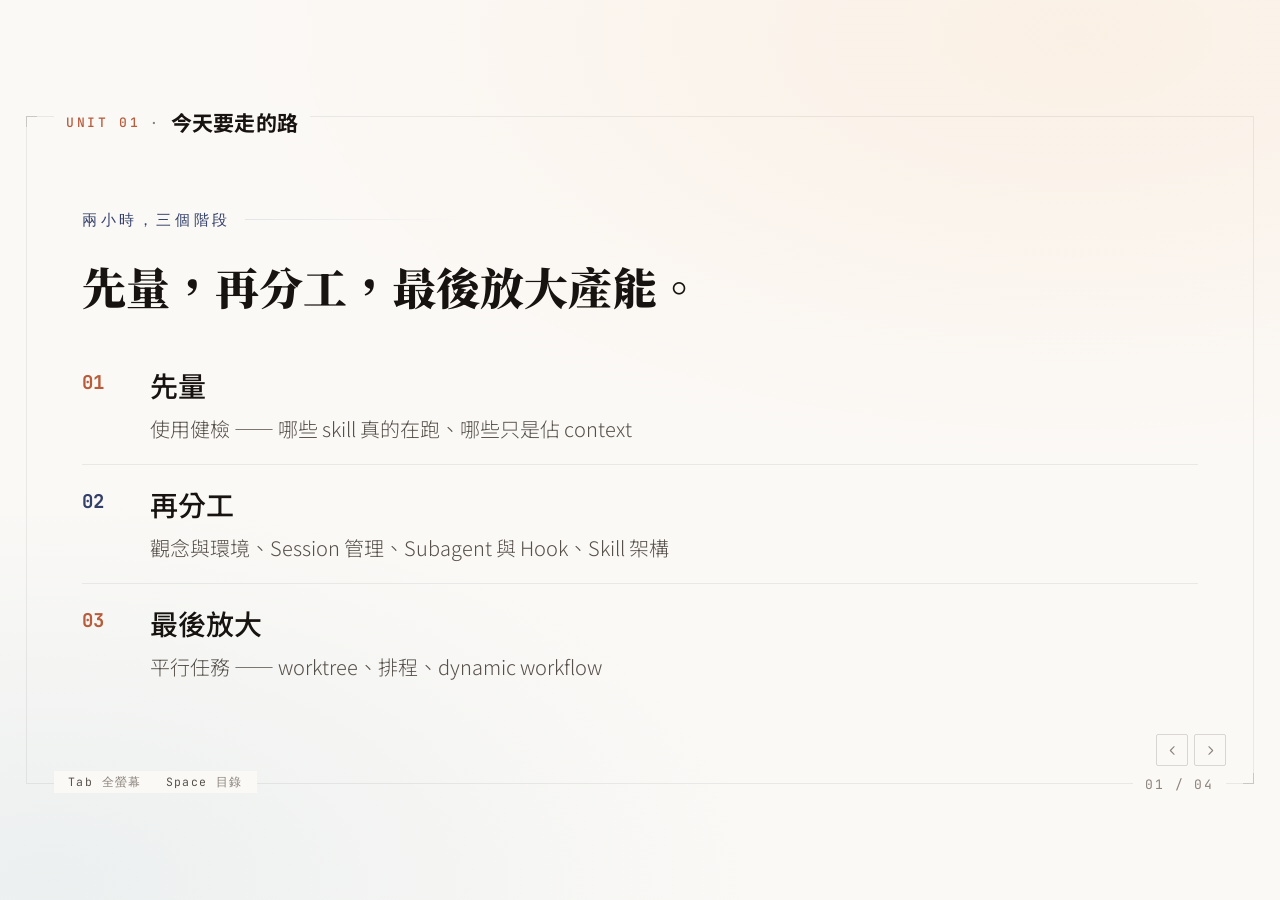
==== commit 90f5fa21: "content: 重寫 Skill 單元並移除實作單元 05 改成「資料夾結構 → SKILL.md 組成 → frontmatter → 為什麼這樣拆 → 三段寫法」 的順序，補上三次載入的成本說明" ====
--- a/01-checkup.html
+++ b/01-checkup.html
@@ -14,11 +14,11 @@
 <!-- ── 今天要走的路 ───────────────────────── -->
 <section class="slide" data-sec="今天要走的路">
   <div class="kicker b r">兩小時，三個階段</div>
-  <h1 class="r h1s" style="--d:.08s; font-size:44px; margin-bottom:32px">量完再分工，最後現場動手做一個。</h1>
+  <h1 class="r h1s" style="--d:.08s; font-size:44px; margin-bottom:32px">先量，再分工，最後放大產能。</h1>
   <div class="steps r" style="--d:.18s">
     <div class="it"><div class="no">01</div><div><div class="tx">先量</div><div class="sb">使用健檢 —— 哪些 skill 真的在跑、哪些只是佔 context</div></div></div>
     <div class="it b"><div class="no">02</div><div><div class="tx">再分工</div><div class="sb">觀念與環境、Session 管理、Subagent 與 Hook、Skill 架構</div></div></div>
-    <div class="it"><div class="no">03</div><div><div class="tx">最後動手</div><div class="sb">平行任務，然後挑一項現場做完並驗證</div></div></div>
+    <div class="it"><div class="no">03</div><div><div class="tx">最後放大</div><div class="sb">平行任務 —— worktree、排程、dynamic workflow</div></div></div>
   </div>
 </section>
 
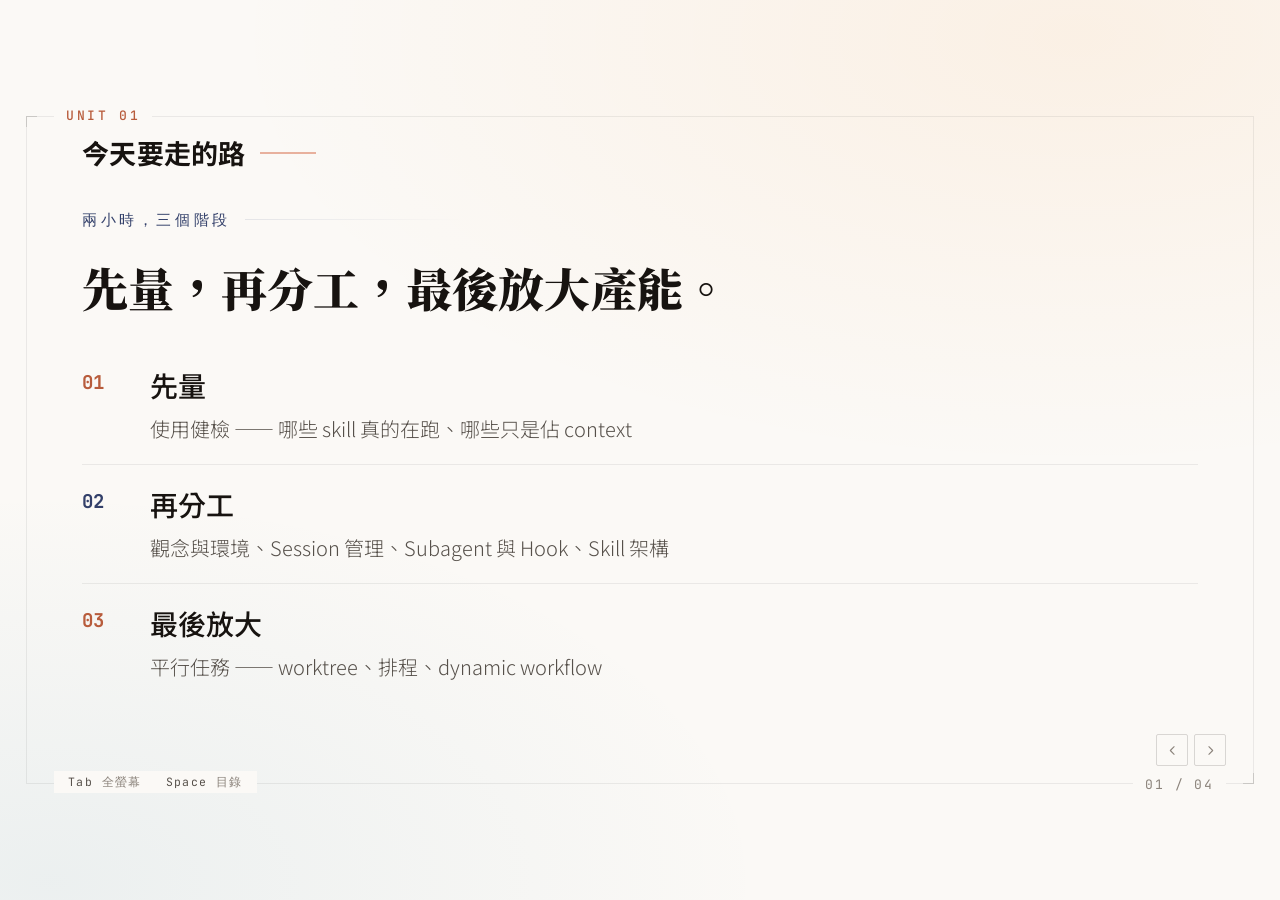
==== commit 348eaa19: "style: 全部內頁改為「一句 46px 大重點 ＋ 一個支撐元素」 用統一模板重寫六個單元的 33 張內頁：每頁只留頁面標題、小引導、 46px 大標題與一個支撐元素（大字卡片對照、三欄、三步、流" ====
--- a/01-checkup.html
+++ b/01-checkup.html
@@ -6,79 +6,44 @@
 <title>UNIT 01 使用健檢｜Claude Code 基礎教學與進階觀念</title>
 <link rel="stylesheet" href="assets/deck.css">
 </head>
-<body data-unit="01" data-unit-name="使用健檢" data-prev="toc.html" data-home="toc.html" data-next="02-basics.html">
+<body data-unit="01" data-unit-name="使用健檢" data-prev="toc.html" data-next="02-basics.html" data-home="toc.html">
 <div id="viewport"><div id="stage">
 
-
-<!-- ── 封面 ───────────────────────────────── -->
-<!-- ── 今天要走的路 ───────────────────────── -->
 <section class="slide" data-sec="今天要走的路">
   <div class="kicker b r">兩小時，三個階段</div>
-  <h1 class="r h1s" style="--d:.08s; font-size:44px; margin-bottom:32px">先量，再分工，最後放大產能。</h1>
+  <h1 class="r h1s" style="--d:.08s; font-size:46px; margin-bottom:30px">先量，再分工，最後放大產能。</h1>
   <div class="steps r" style="--d:.18s">
     <div class="it"><div class="no">01</div><div><div class="tx">先量</div><div class="sb">使用健檢 —— 哪些 skill 真的在跑、哪些只是佔 context</div></div></div>
     <div class="it b"><div class="no">02</div><div><div class="tx">再分工</div><div class="sb">觀念與環境、Session 管理、Subagent 與 Hook、Skill 架構</div></div></div>
     <div class="it"><div class="no">03</div><div><div class="tx">最後放大</div><div class="sb">平行任務 —— worktree、排程、dynamic workflow</div></div></div>
   </div>
 </section>
-
-
-
-
-<!-- ── /skill-doctor ──────────────────────── -->
 <section class="slide" data-sec="/skill-doctor">
-  <div class="cols r" style="--d:.06s; grid-template-columns:1.32fr .68fr; gap:44px; align-items:center">
-    <div class="shot">
-      <img src="assets/shots/skill-doctor.png" alt="/skill-doctor 執行畫面">
-      <div class="ph">
-        <div class="box"></div>
-        <div class="fn">assets/shots/skill-doctor.png</div>
-        <div class="hint">SCREENSHOT PLACEHOLDER</div>
-      </div>
-    </div>
-    <div class="stack g16">
-      <div class="code dark" style="padding:14px 18px"><span class="k">/skill-doctor</span></div>
-      <p class="body" style="font-size:21px">幫你把<b>每一個 skill</b> 攤開來看：<br>體積多大、被叫過幾次、上次什麼時候。</p>
-      <p class="note">長期 0 次的，就是常駐成本卻沒回報。</p>
-    </div>
+  <div class="kicker r">先打這一行</div>
+  <h1 class="r h1s" style="--d:.08s; font-size:46px; margin-bottom:30px">每個 skill 用了幾次、佔多少，一次攤開。</h1>
+  <div class="shot r" style="--d:.18s; max-width:720px; width:100%; margin:0 auto">
+    <img src="assets/shots/skill-doctor.png" alt="/skill-doctor 執行畫面">
+    <div class="ph"><div class="box"></div><div class="fn">assets/shots/skill-doctor.png</div><div class="hint">SCREENSHOT PLACEHOLDER</div></div>
   </div>
 </section>
-
-
-<!-- ── /context ───────────────────────────── -->
 <section class="slide" data-sec="/context">
-  <div class="cols r" style="--d:.06s; grid-template-columns:1.32fr .68fr; gap:44px; align-items:center">
-    <div class="shot">
-      <img src="assets/shots/context.png" alt="/context 執行畫面">
-      <div class="ph">
-        <div class="box"></div>
-        <div class="fn">assets/shots/context.png</div>
-        <div class="hint">SCREENSHOT PLACEHOLDER</div>
-      </div>
-    </div>
-    <div class="stack g16">
-      <div class="code dark" style="padding:14px 18px"><span class="k">/context</span></div>
-      <p class="body" style="font-size:21px">看<b>這一次對話</b>的 context 被誰吃掉：<br>工具、MCP、skill、訊息各佔多少。</p>
-      <p class="note">Skills 那一列是套過預算後的實際值，<br>不是原始大小。</p>
-    </div>
+  <div class="kicker b r">再打這一行</div>
+  <h1 class="r h1s" style="--d:.08s; font-size:46px; margin-bottom:30px">這一次對話的 context，被誰吃掉了。</h1>
+  <div class="shot r" style="--d:.18s; max-width:720px; width:100%; margin:0 auto">
+    <img src="assets/shots/context.png" alt="/context 執行畫面">
+    <div class="ph"><div class="box"></div><div class="fn">assets/shots/context.png</div><div class="hint">SCREENSHOT PLACEHOLDER</div></div>
   </div>
 </section>
-
-
-<!-- ── 換你跑一次 ─────────────────────────── -->
 <section class="slide" data-sec="換你跑一次這兩個指令">
-  <div class="kicker b r">現在打開你自己的 Claude Code</div>
-  <h1 class="r h1s" style="--d:.08s; font-size:44px; margin-bottom:26px">兩行指令，我陪你一起看。</h1>
+  <div class="kicker r">現在打開你自己的 Claude Code</div>
+  <h1 class="r h1s" style="--d:.08s; font-size:46px; margin-bottom:30px">兩行指令，我陪你一起看。</h1>
   <div class="steps r" style="--d:.18s">
-    <div class="it"><div class="no">1</div><div><div class="tx">打 <span class="hl">/skill-doctor</span></div><div class="sb">把畫面停著，先找出次數是 0 的那幾個</div></div></div>
+    <div class="it"><div class="no">1</div><div><div class="tx">打 <span class="hl">/skill-doctor</span></div><div class="sb">先找出次數是 0 的那幾個</div></div></div>
     <div class="it b"><div class="no">2</div><div><div class="tx">打 <span class="hl b">/context</span></div><div class="sb">看總用量，以及 Skills 與 MCP 各佔多少</div></div></div>
     <div class="it"><div class="no">3</div><div><div class="tx">檢查有沒有<span class="hl">不需要的東西</span>在佔 context</div><div class="sb">沒在用的 MCP、長期 0 次的 skill、過期的記憶檔</div></div></div>
   </div>
 </section>
 
-
-
-
 </div></div>
 <script src="assets/deck.js"></script>
 </body>
--- a/assets/deck.css
+++ b/assets/deck.css
@@ -84,12 +84,20 @@
 }
 .eyebrow-slot .u{color:var(--blogger-deep);}
 
-/* 每張投影片的主軸：比 UNIT 標籤大一級，直接看得出這頁在講什麼。 */
-.eyebrow-slot #ebSec{
-  font-family:var(--sans); font-size:21px; font-weight:700;
-  letter-spacing:.01em; text-transform:none; color:var(--ink);
-}
-#stage:has(.slide.sec.in) .eyebrow-slot #ebSec{color:rgba(255,255,255,.92);}
+/* 每張投影片的主軸標題：放在版面內，不是角落的小字。 */
+#slidehead{
+  position:absolute; left:82px; top:46px; z-index:50;
+  display:flex; align-items:center; gap:14px;
+  opacity:0; transition:opacity .35s ease; pointer-events:none;
+}
+#slidehead.on{opacity:1;}
+/* 版面內已有主軸標題時，角落眉標只留 UNIT 編號，不重複。 */
+#stage:has(#slidehead.on) .eyebrow-slot > span:not(.u){display:none;}
+#slidehead::after{content:""; width:56px; height:2px; background:var(--blogger); opacity:.55;}
+#shTitle{
+  font-family:var(--sans); font-size:27px; font-weight:700;
+  color:var(--ink); letter-spacing:.01em; line-height:1.25; white-space:nowrap;
+}
 
 #pageno{
   position:absolute; right:54px; bottom:17px; z-index:60;
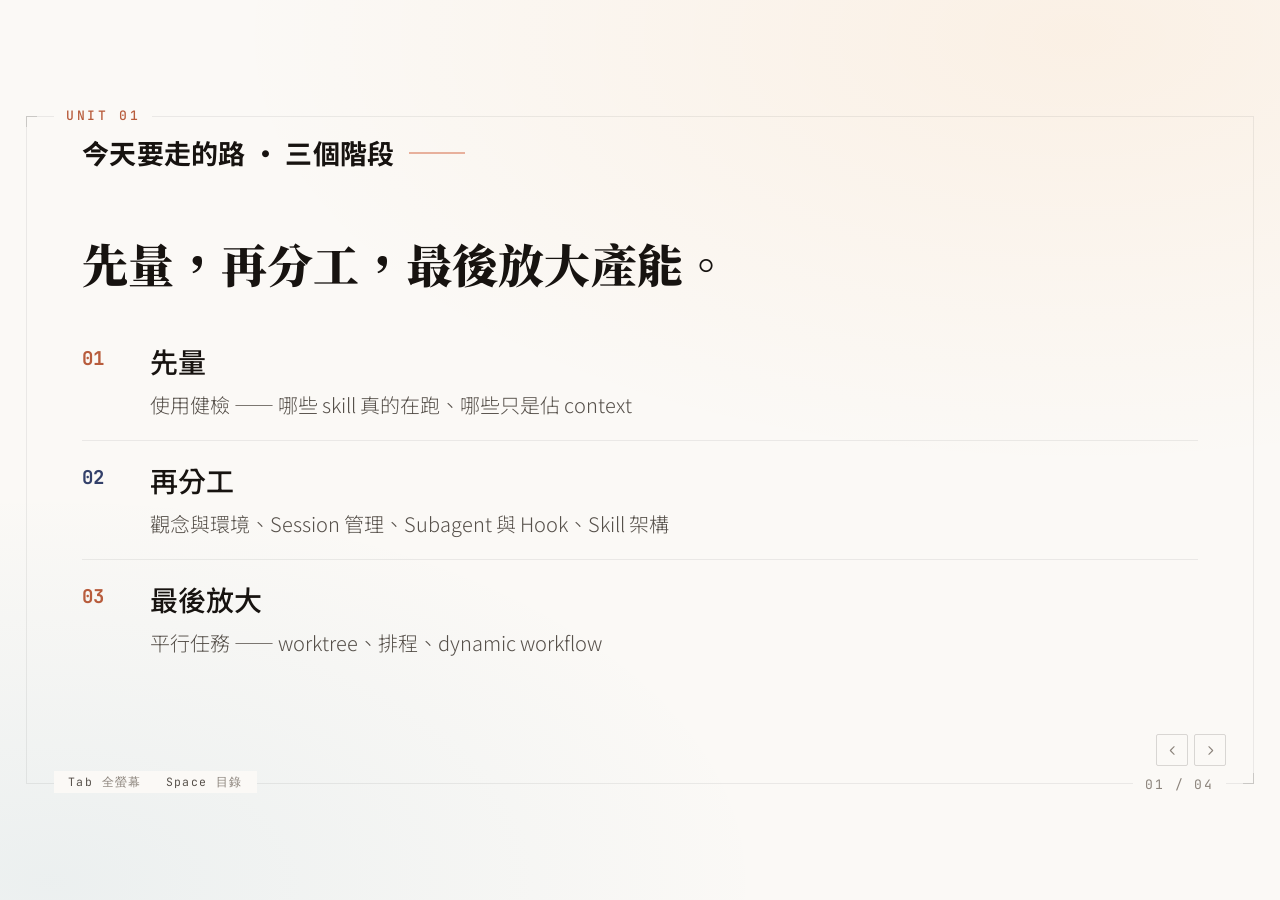
==== commit 3e41d36d: "style: 移除所有引導小標，併入頁面標題；抽成 Skill 那頁改用實例 - 33 張內頁的 kicker 全部拿掉，版面剩下 UNIT、頁面標題、大重點、支撐元素 - 六個頁面標題吸收原引導語，" ====
--- a/01-checkup.html
+++ b/01-checkup.html
@@ -9,8 +9,7 @@
 <body data-unit="01" data-unit-name="使用健檢" data-prev="toc.html" data-next="02-basics.html" data-home="toc.html">
 <div id="viewport"><div id="stage">
 
-<section class="slide" data-sec="今天要走的路">
-  <div class="kicker b r">兩小時，三個階段</div>
+<section class="slide" data-sec="今天要走的路 · 三個階段">
   <h1 class="r h1s" style="--d:.08s; font-size:46px; margin-bottom:30px">先量，再分工，最後放大產能。</h1>
   <div class="steps r" style="--d:.18s">
     <div class="it"><div class="no">01</div><div><div class="tx">先量</div><div class="sb">使用健檢 —— 哪些 skill 真的在跑、哪些只是佔 context</div></div></div>
@@ -19,7 +18,6 @@
   </div>
 </section>
 <section class="slide" data-sec="/skill-doctor">
-  <div class="kicker r">先打這一行</div>
   <h1 class="r h1s" style="--d:.08s; font-size:46px; margin-bottom:30px">每個 skill 用了幾次、佔多少，一次攤開。</h1>
   <div class="shot r" style="--d:.18s; max-width:720px; width:100%; margin:0 auto">
     <img src="assets/shots/skill-doctor.png" alt="/skill-doctor 執行畫面">
@@ -27,15 +25,13 @@
   </div>
 </section>
 <section class="slide" data-sec="/context">
-  <div class="kicker b r">再打這一行</div>
   <h1 class="r h1s" style="--d:.08s; font-size:46px; margin-bottom:30px">這一次對話的 context，被誰吃掉了。</h1>
   <div class="shot r" style="--d:.18s; max-width:720px; width:100%; margin:0 auto">
     <img src="assets/shots/context.png" alt="/context 執行畫面">
     <div class="ph"><div class="box"></div><div class="fn">assets/shots/context.png</div><div class="hint">SCREENSHOT PLACEHOLDER</div></div>
   </div>
 </section>
-<section class="slide" data-sec="換你跑一次這兩個指令">
-  <div class="kicker r">現在打開你自己的 Claude Code</div>
+<section class="slide" data-sec="換你跑一次">
   <h1 class="r h1s" style="--d:.08s; font-size:46px; margin-bottom:30px">兩行指令，我陪你一起看。</h1>
   <div class="steps r" style="--d:.18s">
     <div class="it"><div class="no">1</div><div><div class="tx">打 <span class="hl">/skill-doctor</span></div><div class="sb">先找出次數是 0 的那幾個</div></div></div>
